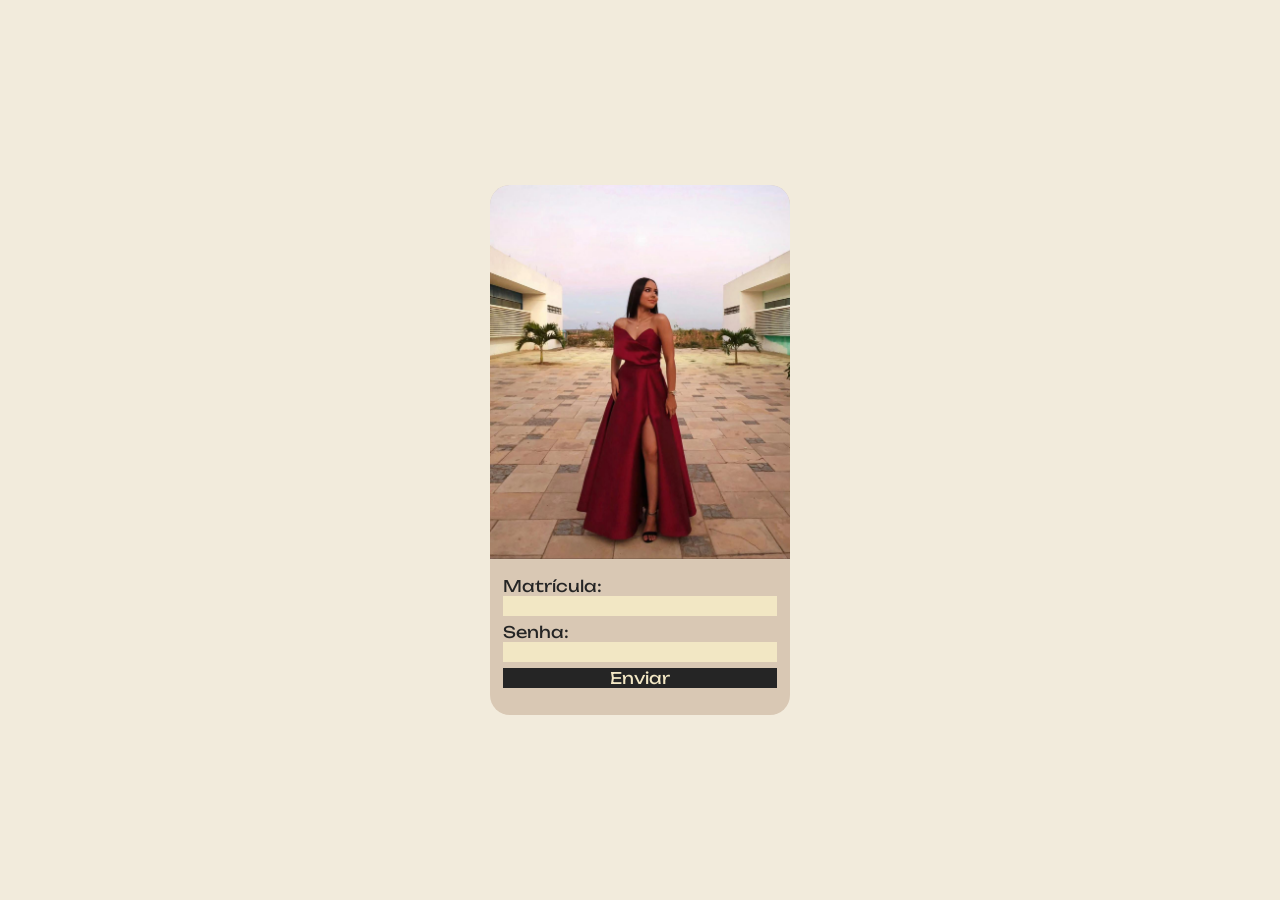
==== login.html @ 1a5c1235 "Files upload" ====
<!DOCTYPE html>
<html lang="en">
<head>
  <meta charset="UTF-8">
  <meta name="viewport" content="width=device-width, initial-scale=1.0">
  <title>Raposo</title>
  <link rel="stylesheet" href="estilos/loginstyle.css">
  <link rel="shortcut icon" href="imagens/favicon/favicon.ico" type="image/x-icon">
</head>
<body>
  <main>
    <section>
      <img src="imagens/img login.jfif" alt="" width="300px">
    </section>
    <form method="post" autocomplete="on">
      <p>
        Matrícula:
        <input type="text" name="matricula" id="imatricula">
      </p>
      <p>
        Senha:
        <input type="password" name="senha" id="isenha">
      </p>
      <p>
        <input type="submit" value="Enviar" id="Enviar" onclick="logar(); return false">
      </p>
    </form>
  </main>
  <script>

    function logar() {
      
      var matricula = document.getElementById('imatricula').value;
      var senha = document.getElementById('isenha').value;

      if (matricula == "202215500040" && senha == "Analinda123/") {
        location.href = "index.html";
      } else {
        alert("Matrícula ou senha não coerentes!")
      }

    }

  </script>
</body>
</html>
---- estilos/loginstyle.css ----
@charset "UTF-8";
@import url('https://fonts.googleapis.com/css2?family=Dancing+Script:wght@400..700&family=Unbounded:wght@200..900&display=swap');

* {
  margin: 0px;
  padding: 0px;
  font-family: 'Unbounded';
  font-size: 16px;
}
body { 
  background-color: #F2EBDC;
}
main {
  background-color: #D9C8B4;
  width: 300px;
  height: 530px;
  left: 50%;
  top: 50%;
  position: absolute;
  transform: translate(-50%, -50%);
  border-radius: 20px;
  overflow: hidden;
  color: rgb(37, 37, 37);
}
main > form {
  padding: 10px;
}
main > section {

  overflow: hidden;
  bottom: 30%;
}
main > form > p {
  padding: 3px;
}
main > form > p > input {
  border: none;
  background-color: #F2E7C4;
  width: 100%;
}
main > form > p > input#Enviar {
  width: 100%;
  background-color: rgb(37, 37, 37);
  color: #F2E7C4;
}
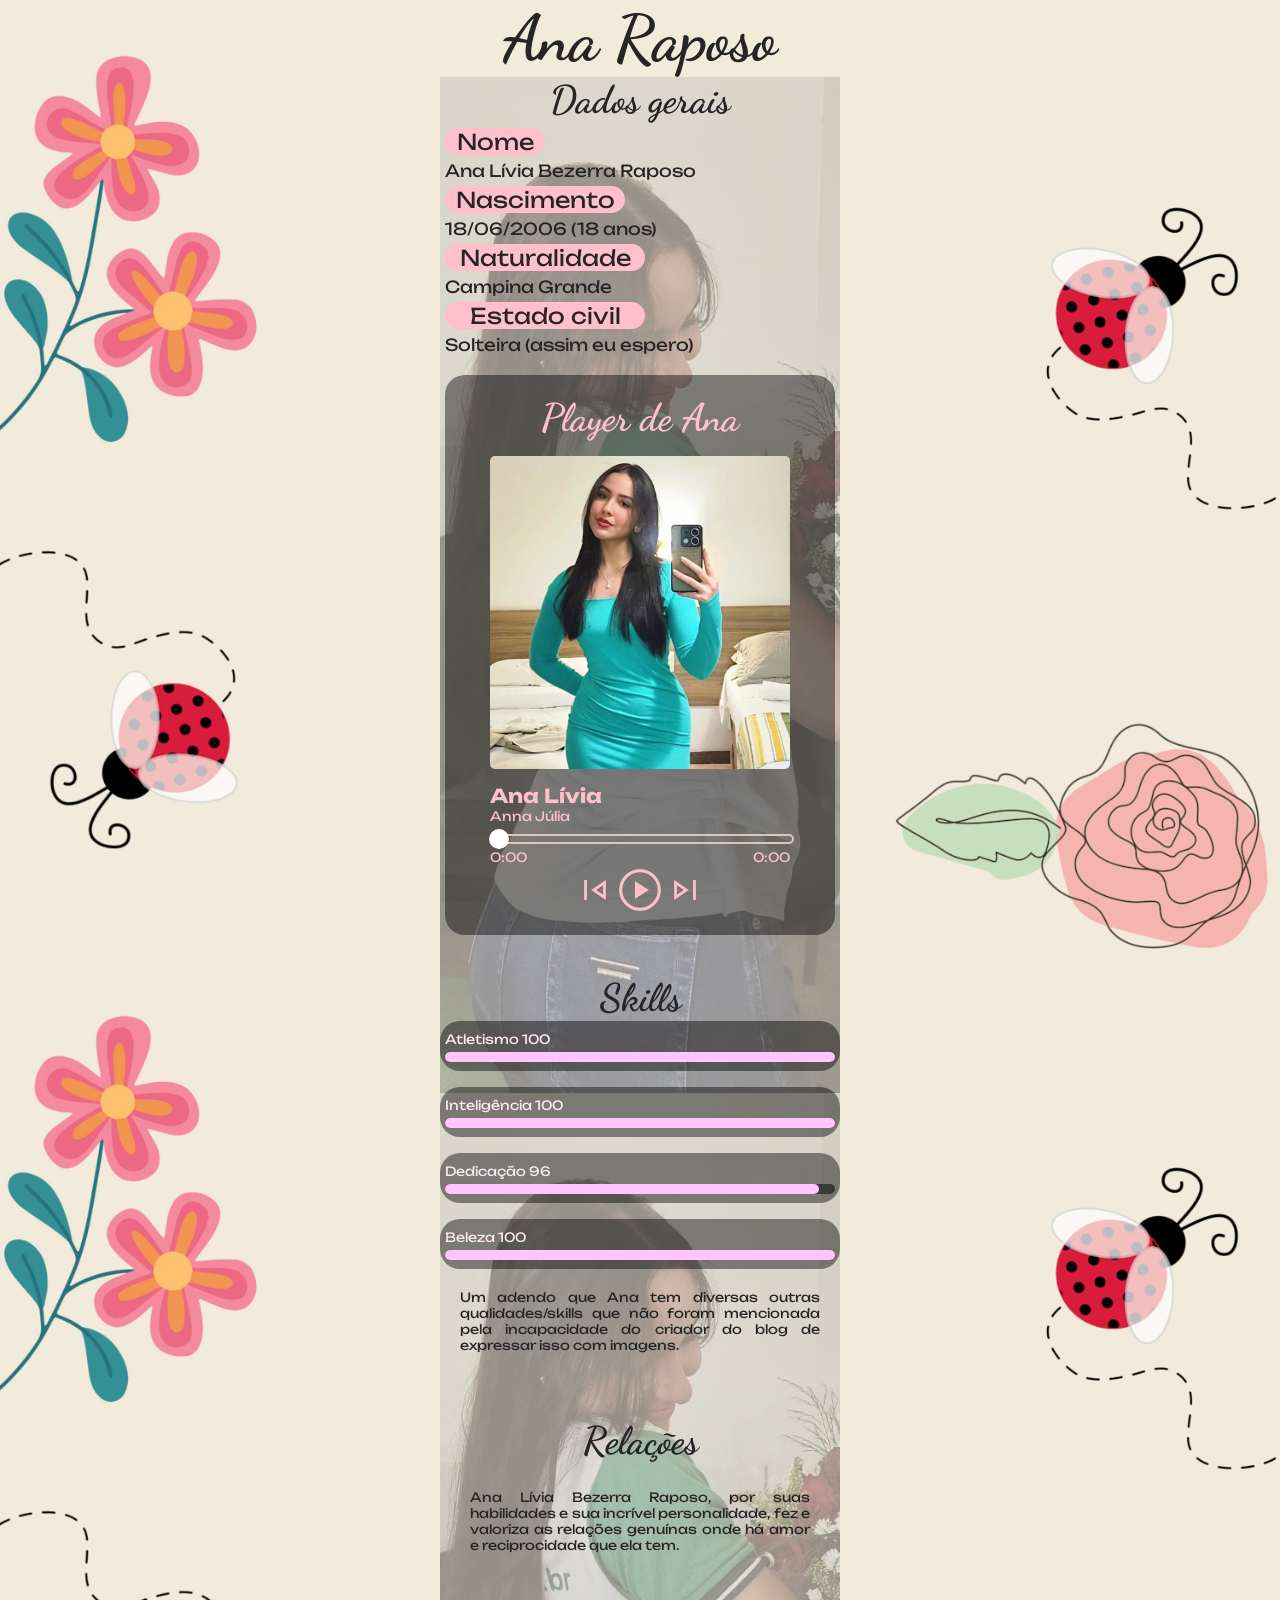
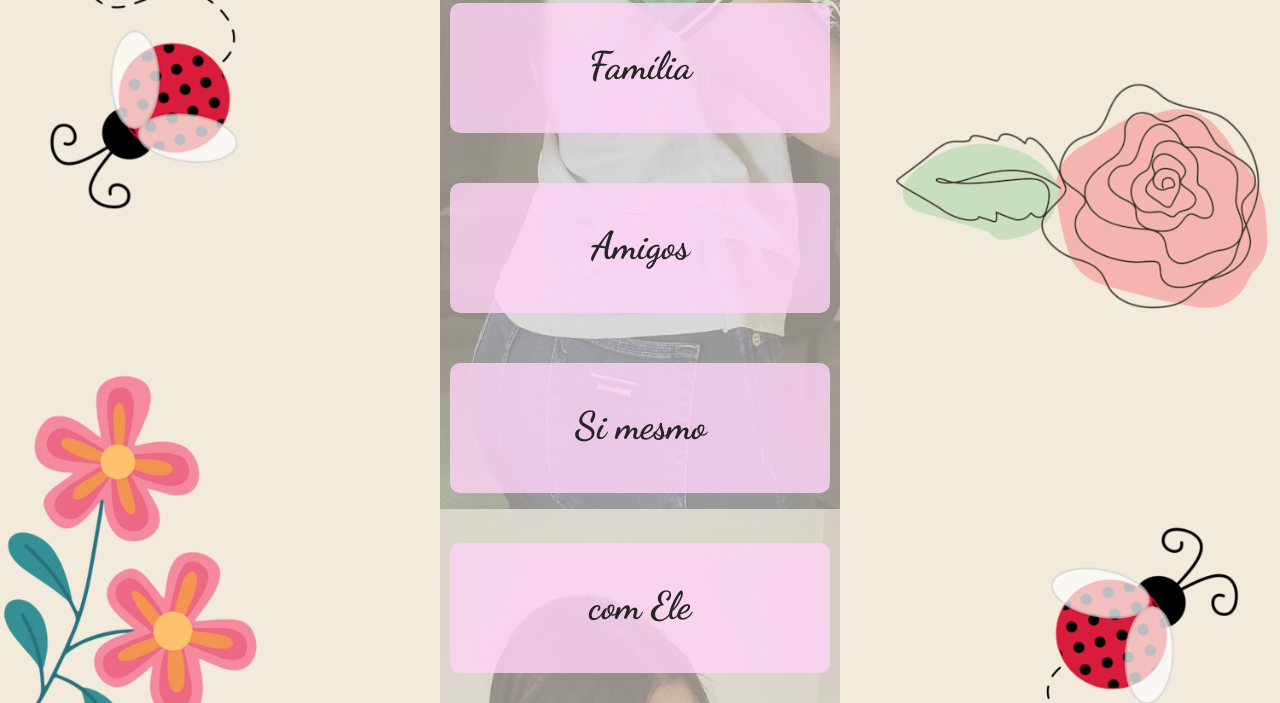
==== commit d4d8f3dd: "fotos mudadas" ====
--- a/login.html
+++ b/login.html
@@ -4,43 +4,183 @@
   <meta charset="UTF-8">
   <meta name="viewport" content="width=device-width, initial-scale=1.0">
   <title>Raposo</title>
-  <link rel="stylesheet" href="estilos/loginstyle.css">
+  <link rel="stylesheet" href="estilos/mobilefirst.css">
+  <link rel="stylesheet" href="estilos/style.css">
   <link rel="shortcut icon" href="imagens/favicon/favicon.ico" type="image/x-icon">
+  <link href="https://fonts.googleapis.com/css2?family=Material+Symbols+Outlined" rel="stylesheet"/>
 </head>
 <body>
+  <header>
+    <h1>Ana Raposo</h1>
+  </header>
   <main>
-    <section>
-      <img src="imagens/img login.jfif" alt="" width="300px">
+    <section id="dadosgerais">
+      <h1>Dados gerais</h1>
+      <p id="nome" class="dado">Nome</p><p class="resposta">Ana Lívia Bezerra Raposo</p>
+      <p id="idade" class="dado">Nascimento</p><p class="resposta">18/06/2006 (18 anos)</p>
+      <p id="naturalidade" class="dado">Naturalidade</p><p class="resposta">Campina Grande</p>
+      <p id="estadocivil" class="dado">Estado civil</p><p class="resposta">Solteira (assim eu espero)</p>
     </section>
-    <form method="post" autocomplete="on">
-      <p>
-        Matrícula:
-        <input type="text" name="matricula" id="imatricula">
-      </p>
-      <p>
-        Senha:
-        <input type="password" name="senha" id="isenha">
-      </p>
-      <p>
-        <input type="submit" value="Enviar" id="Enviar" onclick="logar(); return false">
-      </p>
-    </form>
+    <section id="playerdeana">
+      <h1>Player de Ana</h1>
+      <section id="player">
+        <img src="imagens/player.jfif" alt="" width="300">
+        <div id="descricao">
+          <h2>Ana Lívia</h2>
+          <p id="nomedamusica">Nome da música</p>
+        </div>
+        <div id="duracao">
+          <div id="barra">
+            <div id="progress"></div>
+            <div id="ponto"> </div>
+          </div>
+          <div id="tempo">
+            <span id="inicio">0:00</span>
+            <span id="fim">0:00</span>
+          </div>
+        </div>
+          <div id="botoes">
+            <span id="previous" class="material-symbols-outlined"> skip_previous </span>
+            <span id="play" class="material-symbols-outlined"> play_circle </span>
+            <span id="pause" class="material-symbols-outlined"> pause </span>
+            <span id="next" class="material-symbols-outlined"> skip_next </span>
+          </div>
+        <audio src="" id="musicas"></audio>
+      </section>
+    </section>
+    <section id="skills">
+      <h1>Skills</h1>
+      <ul>
+        <div id="atletismo">
+          <details>
+            <summary>
+              <li>Atletismo 100</li>
+              <section>
+                <div id="barraatletismo">a</div>
+              </section>
+            </summary>
+              <div id="imagensatletismo">
+                <img src="imagens/skills/ana na academia.jfif" alt="" width="300px" id="imgatletismo1">
+                <img src="imagens/skills/ana gigante.png" alt="" width="300px" id="imgatletismo2">
+              </div>
+              <p>Sempre foi ativa no esportes, sendo a melhor no handebol e campeã invicta do interclasse do IFPB campus Monteiro durante 2022 a 2025 e sendo a mulher mais forte do  mundo hoje em dia.</p>
+          </details>
+        </div>
+        <br>
+          <div id="inteligencia">
+            <details>
+              <summary>
+                <li>Inteligência 100</li>
+                <section>
+                  <div id="barrainteligencia">a</div>
+                </section>
+              </summary>
+              <div id="imagensinteligencia">
+                <img src="imagens/skills/colocação no if.png" alt="" id="imginteligencia1" width="300px">
+                <img src="imagens/skills/cre.png" alt="" id="imginteligencia2" width="300px">
+                <img src="imagens/skills/ana redacao.jfif" alt="" id="imginteligencia3" width="300px">
+              </div>
+              <p>Sendo a menina mais inteligente que eu conheço, conseguiu um TCC nota 100 com sua amiga Marilu, e diversos outros feitos como tirar 900+ na redação e dois 1000 técnicos nos últimos fucking 4 anos, e além de sem esforço conseguir manter a 95+ durante o ensino médio e fundamental, e provavelmente algum dia vai tá entediada e vai acabar ganhando algum prêmio nobel.</p>
+            </details>
+        </div>
+        <br>
+        <div id="dedicacao">
+          <details>
+            <summary>
+              <li>Dedicação 96</li>
+              <section>
+                <div id="barradedicacao">a</div>
+              </section>
+            </summary>
+            <div id="imagensdedicacao">
+              <img src="imagens/skills/ana estudando.jfif" alt="" id="imgdedicacao1" width="300px">
+              <img src="imagens/skills/ana estudando pt2.jfif" alt="" id="imgdedicacao2" width="300px">
+            </div>
+            <p>Se adaptou e cresceu como pessoa no último ano, tendo que estudar pra passar em medicina, e mesmo com diversas dificuldades vem se dedicando a rotinas complexas para conseguir seus sonhos e objetivos.</p>
+          </details>
+        </div>
+        <br>
+        <div id="beleza">
+          <details>
+            <summary>
+              <li>Beleza 100</li>
+                <section>
+                  <div id="barrabeleza"></div>
+                </section>
+            </summary>
+            <img src="imagens/skills/ana linda.jfif" alt="">
+            <p>simplesmente impecável, e incomparável com qualquer outra mulher do mundo.</p>
+          </details>
+        </div>
+      </ul>
+      <p>Um adendo que Ana tem diversas outras qualidades/skills que não foram mencionada pela incapacidade do criador do blog de expressar isso com imagens.</p>
+    </section>
+    <section id="relacoes">
+          <h1>Relações</h1>
+      <div id="texto inicial"> 
+        <p>Ana Lívia Bezerra Raposo, por suas habilidades e sua incrível personalidade, fez e valoriza as relações genuínas onde há amor e reciprocidade que ela tem.</p>
+      </div>
+          
+      <div id="familia">
+        <details>
+          <summary>
+            <h1>Família</h1>
+          </summary>
+          <div id="imagensfamilia">
+            <img src="../raposo/imagens/relacionamentos/ana com toda sua família na colação de grau.jfif" alt="" width="300px" id="primeiraimgfamilia">
+            <img src="../raposo/imagens/relacionamentos/ana com seu primo e sua vó.jfif" alt="" width="300px" id="segundaimgfamilia">
+            <img src="../raposo/imagens/relacionamentos/ana na colação de grau com os pais.jfif" alt="" width="300px" id="terceiraimgfamilia">
+            <img src="../raposo/imagens/relacionamentos/ana com sua família na igreja matriz.jfif" alt="" width="300px" id="quartaimgfamilia">
+          </div>
+          <div id="textofamilia">Ana tem uma relação ótima com toda sua família, onde sempre tenta dar seu máximo a ser próximo dos outros e sempre sente muito quando não pode participar de alguma atividade familiar.</div>
+        </details>
+      </div>
+
+      <div id="amigos">
+        <details>
+          <summary>
+            <h1>Amigos</h1>
+          </summary>
+          <div id="imagensamigos">
+            <img src="../raposo/imagens/relacionamentos/ana com suas amigas de cg.jfif" alt="" width="300px" id="primeiraimgamigo">
+            <img src="../raposo/imagens/relacionamentos/ana em joao pessoa com seus amigos.jfif" alt="" width="300px" id="segundaimgamigo">
+            <img src="../raposo/imagens/relacionamentos/ana com suas amigas do if.jfif" alt="" width="300px" id="terceiraimgamigo">
+            <img src="../raposo/imagens/relacionamentos/ana e seus amigos do motiva.jfif" alt="" width="300px" id="quartaimgamigo">
+          </div>
+          <div id="textoamigos">
+            Além disso, nesses seus 18 anos fez amigos que provavelmente levará por toda vida, e posso dizer com autoridade que a amam e a respeitam muito, além de ela ser ótima para todos eles...
+          </div>
+        </details>
+      </div>
+      <div id="ana">
+        <details>
+          <summary>
+            <h1>Si mesmo</h1>
+          </summary>
+          <div id="imagensana">
+            <img src="imagens/relacionamentos/ana feliz.jfif" alt="" width="300px" id="primeiraimgana">
+            <img src="imagens/relacionamentos/ana na colação de gray.jfif" alt="" width="300px" id="segundaimgana">
+            <img src="imagens/relacionamentos/ana na praia.jfif" alt="" width="300px" id="terceiraimgana" object-fit: cover;>
+          </div>
+          <div id="textoana">O mais impressionante disso tudo é que Ana além de ter todas essas relações, ela tem uma incrível relação consigo mesmo, e sabendo que a segunda pessoa mais importante da sua vida é ela mesmo, não tem medo de se arriscar e colocar as coisas a perder sabendo que isso fará bem para seu futuro e seus sonhos.</div>
+        </details>
+      </div>
+
+      <div id="Deus">
+        <details>
+          <summary>
+            <h1>com Ele</h1>
+          </summary>
+          <div id="imagensDeus">
+            <img src="imagens/relacionamentos/ana na igreja.jfif" alt="" width="300px" id="img1">
+            <img src="imagens/relacionamentos/ana na frente da igreja matriz.jfif" alt="" width="300px" id="img2">
+          </div>
+          <p>Enquanto Ana é a segunda pessoa mais importante da vida dela, Deus é a pessoa mais importante, e é linda sua relação com e sua gratidão por saber que todas as suas relações, todas as suas capacidades e sua vida ela deve a Ele.</p>
+        </details>
+      </div>
+
+    </section>
   </main>
-  <script>
-
-    function logar() {
-      
-      var matricula = document.getElementById('imatricula').value;
-      var senha = document.getElementById('isenha').value;
-
-      if (matricula == "202215500040" && senha == "Analinda123/") {
-        location.href = "index.html";
-      } else {
-        alert("Matrícula ou senha não coerentes!")
-      }
-
-    }
-
-  </script>
+  <script type="module" src="script.js"></script>
 </body>
 </html>
--- a/estilos/mobilefirst.css
+++ b/estilos/mobilefirst.css
@@ -0,0 +1,496 @@
+@charset "UTF-8";
+@import url('https://fonts.googleapis.com/css2?family=Dancing+Script:wght@400..700&family=Unbounded:wght@200..900&display=swap');
+
+/** 
+
+fonte de título: Dancing Script
+fonte de texto normal: Unbouded
+cor de texto: rgb(37, 37, 37)
+cor de fundo: #F2EBDC
+cor de outros fundos: #D9C8B4
+
+**/
+
+* {
+  padding: 0px;
+  margin: 0px;
+  color: rgb(37, 37, 37);
+}
+body {
+  width: 100vw;
+  height: 100vh;
+  background-image: url(../imagens/fundo.jfif);
+  background-size: cover;
+  background-repeat: repeat-y;
+  display: flex;
+  flex-direction: column;
+  align-items: center;
+  justify-content: space-between;
+  font-family: Unbounded;
+  font-size: 0.8em;
+  overflow-x: hidden;
+}
+h1 {
+  font-family: 'Dancing Script';
+  text-align: center;
+  font-size: 3em
+}
+main {
+  width: 400px;
+  background-image: url(../imagens/fundo\ img\ main.jfif);
+  background-position: top;
+}
+header > h1 { 
+  font-size: 5em;
+}
+main > section#dadosgerais > p.resposta {
+  margin: 5px;
+  font-size: 1.3em;
+}
+main > section#dadosgerais > p.dado {
+  background-color: pink;
+  border-radius: 15px;
+  font-size: 1.7em;
+  display: block;
+  text-align: center;
+  margin: 5px;
+}
+main > section#dadosgerais > p#nome {
+  width: 100px;
+}
+main > section#dadosgerais > p#idade {
+ width: 180px;
+}
+main > section#dadosgerais > p#naturalidade {
+  width: 200px;
+}
+main > section#dadosgerais > p#estadocivil {
+  width: 200px;
+}
+main > section#dadosgerais > h1 {
+  font-size: 3em;
+  text-align: center;
+}
+main > section#playerdeana {
+  background-color: rgba(0, 0, 0, 0.438);
+  margin: 20px 5px 20px 5px;
+  padding: 20px;
+  border-radius: 20px;
+}
+main > section#playerdeana > section#player > img {
+  margin: auto;
+  margin-bottom: 15px;
+  margin-top: 15px;
+  display: block;
+  border-radius: 5px;
+}
+main > section#playerdeana > h1, section#player > div > h2, section#player > div > p, section#player > div > div > p, section#player > div > div > span  {
+  color: pink;
+}
+main > section#playerdeana > section#player > div#duracao > div#barra {
+  border: 2px solid #D9C8B4;
+  width: 300px;
+  height: 6px;
+  margin: 10px 0px 5px 0;
+  border-radius: 5px;
+  display: flex;
+  align-items: center;
+}
+main > section#playerdeana > section#player > div#duracao > div#barra:hover {
+  cursor: pointer;
+}
+main > section#playerdeana > section#player > div#duracao > div#barra > div#progress {
+  display: block;
+  border: 2px;
+  height: 5px;
+  transition: 0.5s;
+} 
+main > section#playerdeana > section#player > div#duracao > div#barra > div#ponto {
+  height: 20px;
+  width: 20px;
+  background-color: white;
+  border-radius: 50%;
+  margin-left: -3px;
+}
+main > section#playerdeana > section#player > div#descricao {
+  width: 300px;
+  margin: auto;
+  display: block;  
+}
+main > section#playerdeana > section#player > div#duracao {
+  width: 300px;
+  margin: auto;
+  display: block;    
+}
+
+main > section#playerdeana > section#player > div#duracao > div#tempo  {
+  width: 300px;
+  display: flex;
+  flex-direction: row;   
+  justify-content: space-between;
+}
+main > section#playerdeana > section#player > div#botoes {
+  width: 300px;
+  margin: auto;
+  display: flex;
+  flex-direction: row;
+  justify-content: center;
+  align-items: center;
+}
+main > section#playerdeana > section#player > div#botoes > span {
+  color: pink;
+  font-size: 50px;
+  cursor: pointer;
+}
+main > section#playerdeana > section#player > div#botoes > span:hover {
+  font-size: 55px;
+  transition: 0.3s;
+}
+main > section#playerdeana > section#player > div#botoes > span#previous, main > section#playerdeana > section#player > div#botoes > span#next {
+  font-size: 40px;
+}
+main > section#playerdeana > section#player > div#botoes > span#previous:hover, main > section#playerdeana > section#player > div#botoes > span#next:hover {
+  font-size: 45px;
+}
+main > section#playerdeana > section#player > div#botoes > span#pause {
+  display: none;
+  color: pink;
+  font-size: 50px;
+}
+main > section#playerdeana > section#player > div#botoes > span#pause:hover {
+  font-size: 55px;
+}
+main > section#skills {
+  margin-top: 40px;
+  margin-bottom: 40px;
+}
+main > section#skills > h1 {
+  text-align: center;
+  font-size: 3em;
+}
+main > section#skills > ul {
+  width: 100%;
+  margin: auto;
+}
+main > section#skills > ul > div {
+  background-color: rgba(0, 0, 0, 0.438);
+  border-radius: 20px;
+  cursor: pointer;
+}
+main > section#skills > ul > div > details > summary {
+  height: 50px;
+  cursor: pointer;
+}
+main > section#skills > ul > div > details {
+  cursor: default;
+}
+main > section#skills > ul > div > details > summary > li {
+  padding: 10px 5px 5px 0px;
+  color: rgb(255, 233, 246);
+  cursor: pointer;
+}
+main > section#skills > ul > div > details > p {
+  padding: 0px 5px 5px 10px;
+  color: rgb(255, 233, 246);
+}
+main > section#skills > ul > div#atletismo {
+
+}
+main > section#skills > ul > div#atletismo > details > p {
+  padding: 5px;
+  text-align: justify;
+}
+main > section#skills > ul > div#atletismo > details > div#imagensatletismo {
+  display: flex;
+  flex-direction: row;
+  padding: 10px;
+  justify-content: space-evenly;
+  margin: auto;
+}
+main > section#skills > ul > div#atletismo > details > div#imagensatletismo > img#imgatletismo1 {
+  width: 160px;
+  height: 200px;  
+  
+}
+main > section#skills > ul > div#atletismo > details > div#imagensatletismo > img#imgatletismo2{
+  width: 180px;
+  height: 180px;
+}
+main > section#skills > ul > div#inteligencia > details > div#imagensinteligencia {
+  display: flex;
+  flex-wrap: wrap;
+  flex-direction: column;
+  justify-content: center;
+  width: 100%;
+  padding-left: 25px;
+  margin-left: 35px;
+  margin-top: 20px;
+}
+main > section#skills > ul > div#inteligencia > details > p {
+  text-align: justify;
+  padding: 5px;
+}
+main > section#skills > ul > div#inteligencia > details > div#imagensinteligencia > img {
+  padding: 3px;
+  
+}
+main > section#skills > ul > div#inteligencia > details > div#imagensinteligencia > img#imginteligencia1 {
+  height: 80px;
+  width: 300px;
+  border-radius: 20px 20px 0px 0px;
+}
+main > section#skills > ul > div#inteligencia > details > div#imagensinteligencia > img#imginteligencia2 {
+  order: ;
+}
+main > section#skills > ul > div#inteligencia > details > div#imagensinteligencia > img#imginteligencia3 {
+  border-radius: 0px 0px 20px 20px;
+}
+main > section#skills > ul > div > details >  p, summary > li, summary > section {
+  pad: 5px;
+}
+main > section#skills > ul > div > details > summary > li {
+  list-style: none;
+  margin: 0px 1px 0px 5px;
+  width: 390px;
+}
+main > section#skills > ul > div#beleza > details > p {
+  text-align: center;
+}
+main > section#skills > ul > div#beleza > details > img {
+  width: 300px;
+  margin: auto;
+  display: block;
+  padding: 5px 0px 0px 0px;
+  border-radius: 20px;
+}
+main > section#skills > ul > div#dedicacao > details > div#imagensdedicacao {
+  padding: 20px;
+}
+main > section#skills > ul > div#dedicacao > details > div#imagensdedicacao > img {
+  width: 100%;
+}
+main > section#skills > ul > div#dedicacao > details > div#imagensdedicacao > img#imgdedicacao1 { 
+  border-radius: 20px 20px 0px 0px;
+}
+main > section#skills > ul > div#dedicacao > details > div#imagensdedicacao > img#imgdedicacao2 {  
+  border-radius: 0px 0px 20px 20px;
+}
+main > section#skills > ul > div  > p {
+  text-align: justify;
+}
+main > section#skills > ul > div > details > summary > section {
+  display: block;
+  background-color: rgb(56, 56, 56);
+  border-radius: 5px;
+  height: 10px;
+  margin-bottom: 20px;
+  width: 390px;
+  margin: auto;
+}
+main > section#skills > ul > div > details > summary > section > div {
+  background-color: rgb(255, 197, 252);
+  height: 10px;
+  border-radius: 5px;
+  color: rgba(240, 248, 255, 0);
+}
+main > section#skills > ul > div > details > summary > section > div#barradedicacao {
+  width: 96%;
+}
+main > section#skills > ul > div > details > summary > section > div#barraadaptabilidade {
+  width: 98%;
+}
+main > section#skills > ul > div > details > summary > section > div#barrasociabilidade {
+  width: 92%;
+}
+main > section#skills > p {
+  text-align: justify;
+  padding: 20px;
+}
+main > section#relacoes {
+ display: flex;
+ flex-direction: column; 
+ align-items: center;
+ text-align: justify;
+ justify-content: space-between;
+ padding: 5px;
+}
+main > section#relacoes > div > details > summary > h1 {
+  font-size: 3em;
+  text-align: center;
+  display: block;
+  width: 300px;
+  height: 50px;
+  padding: 20px;
+  text-align: center;
+  font-family: 'Dancing Script';
+}
+main > section#relacoes > div#textoinicial {
+  font-size: 2em;
+  width: 100vw;
+  padding: 0px;
+}
+main > section#relacoes > div {
+  padding: 20px;
+  margin: 5px;
+}
+main > section#relacoes > div > details {
+  cursor: default;
+}
+main > section#relacoes > div > details > summary {
+  cursor: pointer;
+} 
+main > section#relacoes > div#familia > details {
+  background-color: #ffd4f8cc;
+  display: flex;
+  flex-direction: column;
+  border-radius: 10px;
+  padding: 20px;
+}
+
+main > section#relacoes > div#familia > details > div#imagensfamilia {
+  display: flex;
+  flex-direction: column;
+  flex-wrap: wrap;
+  height: 270px;
+  justify-content: space-evenly;
+  
+}
+main > section#relacoes > div#familia > details > div#imagensfamilia > img {
+  width: 170px;
+}
+main > section#relacoes > div#familia > details >  div#imagensfamilia > img#primeiraimgfamilia {
+  order: 3;
+  border-radius: 0px 0px 20px 0px;
+}
+main > section#relacoes > div#familia > details >  div#imagensfamilia > img#segundaimgfamilia {
+  display: none;
+}
+main > section#relacoes > div#familia > details >  div#imagensfamilia > img#terceiraimgfamilia {
+  order: 0;
+  height: 260px;
+  padding-right: 5px;
+  border-radius: 20px 0px 0px 20px;
+}
+main > section#relacoes > div#familia > details >  div#imagensfamilia > img#quartaimgfamilia {
+  border-radius: 0px 20px 0px 0px;
+}
+main > section#relacoes > div#amigos > details {
+  background-color: #ffd4f8cc;
+  display: flex;
+  flex-direction: column;
+  border-radius: 10px;
+  padding: 20px;
+}
+main > section#relacoes > div#amigos > details >  div#imagensamigos {
+  display: flex;
+  flex-direction: column;
+  flex-wrap: wrap;
+  height: 330px;
+  padding: 5px;
+  justify-content: space-evenly;
+}
+main > section#relacoes > div#amigos > details >  div#imagensamigos > img {
+  height: 100px;
+  width: 150px;
+}
+main > section#relacoes > div#amigos > details >  div#imagensamigos > img#primeiraimgamigo {
+  height: 260px;
+  width: 180px;
+  border-radius: 20px 20px 20px 20px;
+  padding-right: 10px;
+}
+main > section#relacoes > div#amigos > details >  div#imagensamigos > img#segundaimgamigo {
+  height: 80px;
+  border-radius: 20px 20px 0px 0px;
+}
+main > section#relacoes > div#amigos > details >  div#imagensamigos > img#terceiraimgamigo {
+  height: 120px;
+  border-radius: 0px 0px 0px 0px;
+  padding-bottom: 0px;
+}
+main > section#relacoes > div#amigos > details >  div#imagensamigos > img#quartaimgamigo {
+  border-radius: 0px 0px 20px 20px;
+  padding-top: 0px;
+}
+main > section#relacoes > div#ana > details {
+  background-color: #ffd4f8cc;
+  display: flex;
+  flex-direction: column;
+  border-radius: 10px;
+  padding: 20px;
+}
+main > section#relacoes > div#ana > details > div#imagensana {
+  display: flex;
+  flex-direction: row;
+  flex-wrap: wrap;
+  height: 510px;
+  padding: 0px;
+  justify-content: space-around;
+  margin-bottom: px;
+}
+main > section#relacoes > div#ana > details > div#imagensana > img {
+  width: 200px;
+  margin-bottom: 0px;
+}
+main > section#relacoes > div#ana > details > div#imagensana > img#primeiraimgana {
+  width: 150px;
+  height: 195px;
+  border-radius: 20px 0px 0px 0px;
+}
+main > section#relacoes > div#ana > details > div#imagensana > img#segundaimgana {
+  order: 2;
+  width: 310px;
+  height: 240px;
+  border-radius: 0px 0px 20px 20px;
+}
+main > section#relacoes > div#ana > details > div#imagensana > img#terceiraimgana {
+  width: 150px;
+  height: 200px;
+  border-radius: 0px 20px 0px 0px;
+}
+main > section#relacoes > div#Deus > details{
+  background-color: #ffd4f8cc;
+  display: flex;
+  flex-direction: column;
+  border-radius: 10px;
+  padding: 20px;
+}
+main > section#relacoes > div#Deus > details > div#imagensDeus {
+  display: flex;
+  flex-direction: row;
+  flex-wrap: wrap;
+  height: 190px;
+  padding: 0px;
+  justify-content: space-around;
+  margin-bottom: px;
+}
+main > section#relacoes > div#Deus > details > div#imagensDeus > img {
+  width: 160px;
+  margin-bottom: 0px;
+}
+main > section#relacoes > div#Deus > details > div#imagensDeus > img#img1 {
+  width: 160px;
+  margin-bottom: 0px;
+  height: 170px;
+  border-radius: 20px 0px 0px 20px;
+}
+main > section#relacoes > div#Deus > details > div#imagensDeus > img#img2 {
+  height: 160px;
+  height: 170px;
+  border-radius: 0px 20px 20px 0px;
+}
+details {
+
+  cursor: none;
+}
+summary::-webkit-details-marker {
+  display: none;
+}
+summary::marker {
+  content: "";
+}
+div#progress {
+  padding: 0px;
+  border-radius: 5px;
+  background-color: white;
+}
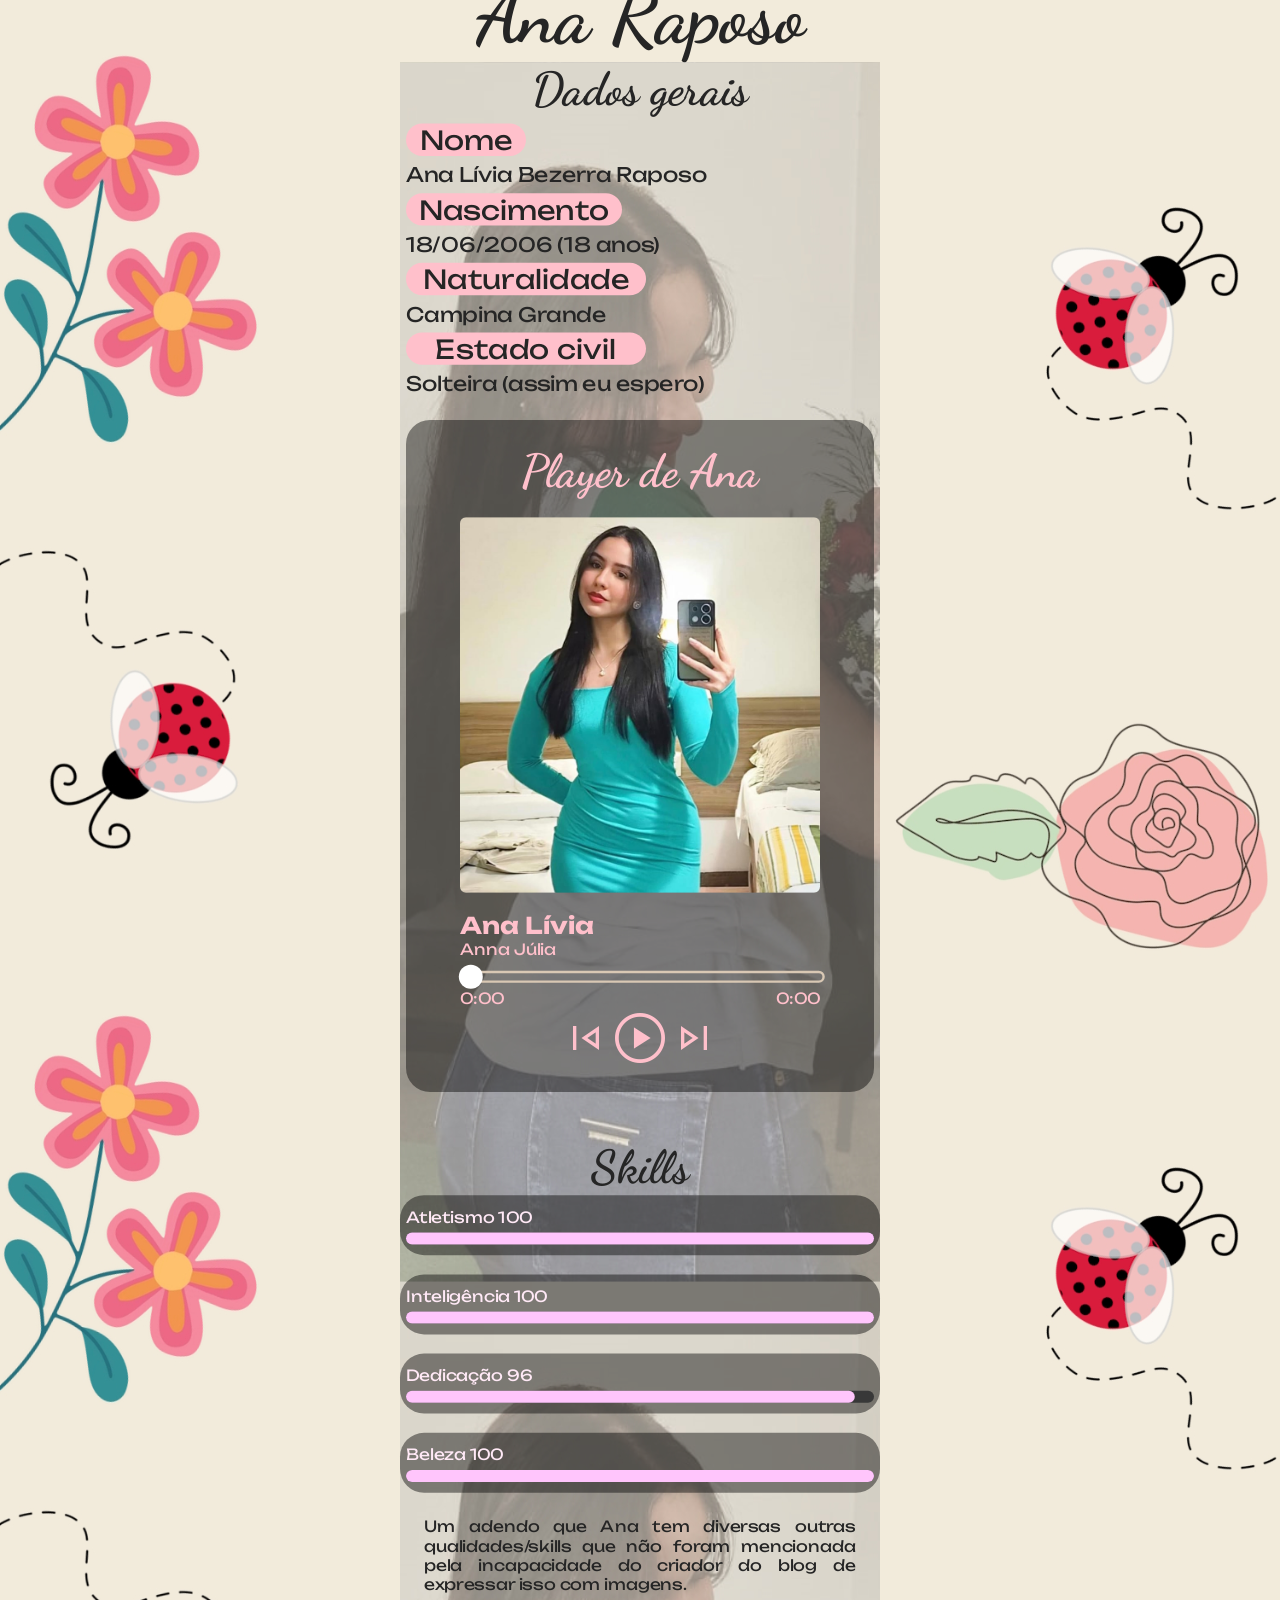
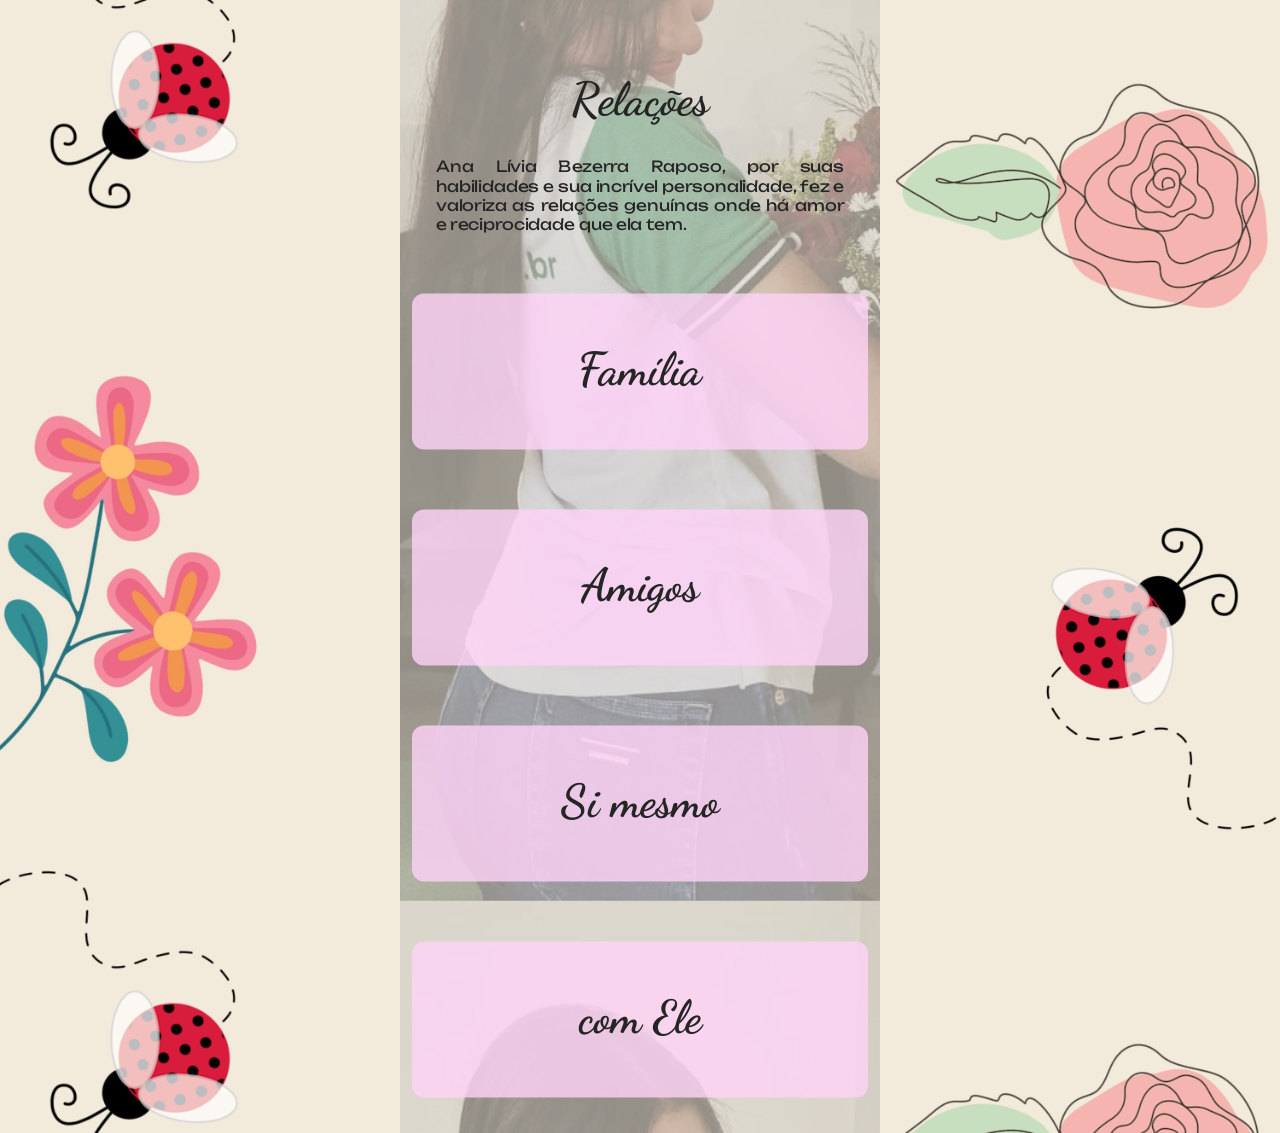
==== commit 079630a4: "codigo melhorado" ====
--- a/login.html
+++ b/login.html
@@ -11,7 +11,7 @@
 </head>
 <body>
   <header>
-    <h1>Ana Raposo</h1>
+    <h1 id="#titulogeral">Ana Raposo</h1>
   </header>
   <main>
     <section id="dadosgerais">
@@ -127,10 +127,10 @@
             <h1>Família</h1>
           </summary>
           <div id="imagensfamilia">
-            <img src="../raposo/imagens/relacionamentos/ana com toda sua família na colação de grau.jfif" alt="" width="300px" id="primeiraimgfamilia">
-            <img src="../raposo/imagens/relacionamentos/ana com seu primo e sua vó.jfif" alt="" width="300px" id="segundaimgfamilia">
-            <img src="../raposo/imagens/relacionamentos/ana na colação de grau com os pais.jfif" alt="" width="300px" id="terceiraimgfamilia">
-            <img src="../raposo/imagens/relacionamentos/ana com sua família na igreja matriz.jfif" alt="" width="300px" id="quartaimgfamilia">
+            <img src="imagens/relacionamentos/ana com toda sua família na colação de grau.jfif" alt="" width="300px" id="primeiraimgfamilia">
+            <img src="imagens/relacionamentos/ana com seu primo e sua vó.jfif" alt="" width="300px" id="segundaimgfamilia">
+            <img src="imagens/relacionamentos/ana na colação de grau com os pais.jfif" alt="" width="300px" id="terceiraimgfamilia">
+            <img src="imagens/relacionamentos/ana com sua família na igreja matriz.jfif" alt="" width="300px" id="quartaimgfamilia">
           </div>
           <div id="textofamilia">Ana tem uma relação ótima com toda sua família, onde sempre tenta dar seu máximo a ser próximo dos outros e sempre sente muito quando não pode participar de alguma atividade familiar.</div>
         </details>
@@ -142,10 +142,10 @@
             <h1>Amigos</h1>
           </summary>
           <div id="imagensamigos">
-            <img src="../raposo/imagens/relacionamentos/ana com suas amigas de cg.jfif" alt="" width="300px" id="primeiraimgamigo">
-            <img src="../raposo/imagens/relacionamentos/ana em joao pessoa com seus amigos.jfif" alt="" width="300px" id="segundaimgamigo">
-            <img src="../raposo/imagens/relacionamentos/ana com suas amigas do if.jfif" alt="" width="300px" id="terceiraimgamigo">
-            <img src="../raposo/imagens/relacionamentos/ana e seus amigos do motiva.jfif" alt="" width="300px" id="quartaimgamigo">
+            <img src="imagens/relacionamentos/ana com suas amigas de cg.jfif" alt="" width="300px" id="primeiraimgamigo">
+            <img src="imagens/relacionamentos/ana em joao pessoa com seus amigos.jfif" alt="" width="300px" id="segundaimgamigo">
+            <img src="imagens/relacionamentos/ana com suas amigas do if.jfif" alt="" width="300px" id="terceiraimgamigo">
+            <img src="imagens/relacionamentos/ana e seus amigos do motiva.jfif" alt="" width="300px" id="quartaimgamigo">
           </div>
           <div id="textoamigos">
             Além disso, nesses seus 18 anos fez amigos que provavelmente levará por toda vida, e posso dizer com autoridade que a amam e a respeitam muito, além de ela ser ótima para todos eles...
--- a/estilos/mobilefirst.css
+++ b/estilos/mobilefirst.css
@@ -17,6 +17,7 @@
   color: rgb(37, 37, 37);
 }
 body {
+  transform: scale(1.2);
   width: 100vw;
   height: 100vh;
   background-image: url(../imagens/fundo.jfif);
@@ -35,13 +36,16 @@
   text-align: center;
   font-size: 3em
 }
+
 main {
   width: 400px;
   background-image: url(../imagens/fundo\ img\ main.jfif);
   background-position: top;
+
 }
 header > h1 { 
   font-size: 5em;
+  margin-top: 50px;
 }
 main > section#dadosgerais > p.resposta {
   margin: 5px;
